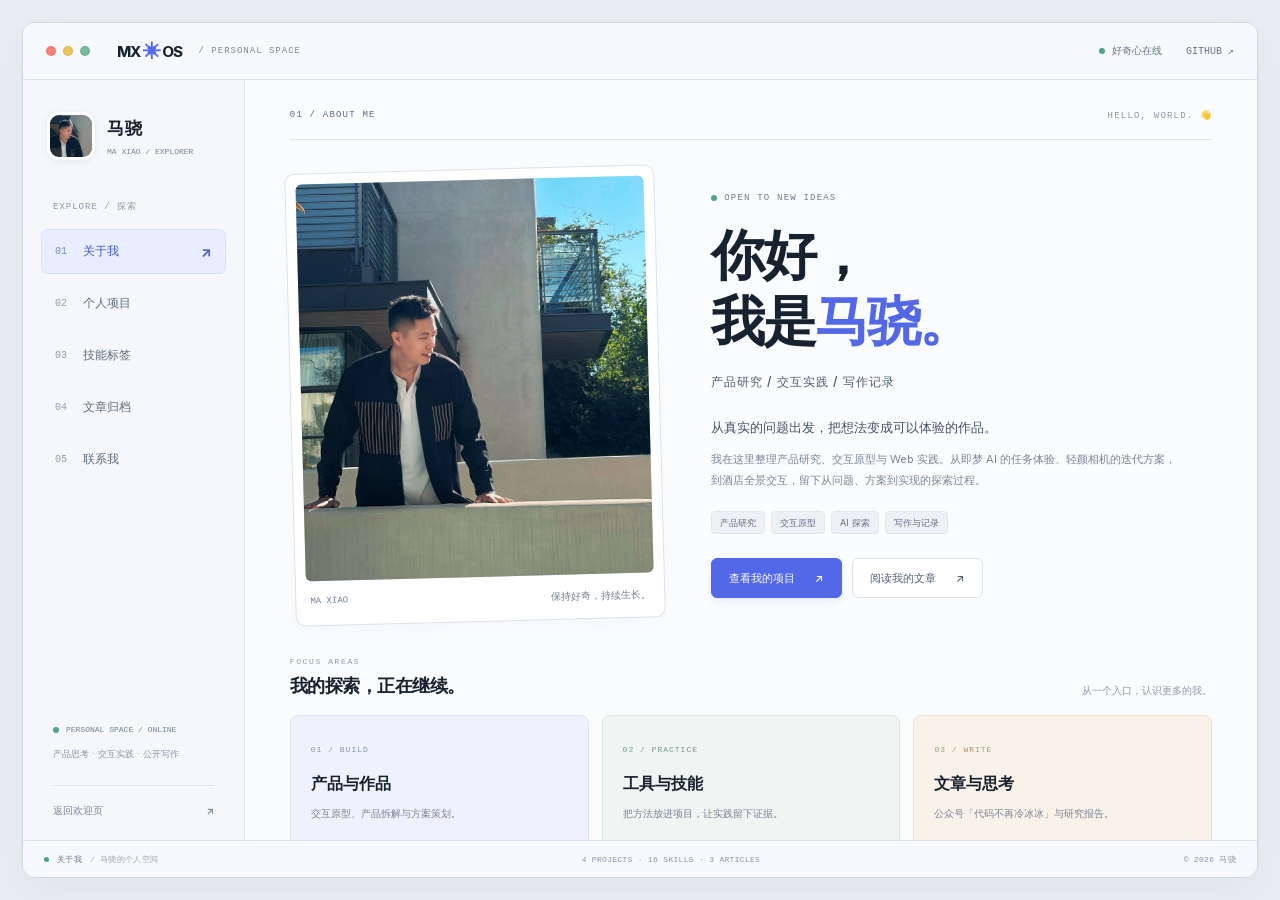
==== home.html @ 9caed242 "Redesign Maxiao portfolio with desktop workspace and welcome screen" ====
<!doctype html>
<html lang="zh-CN">
<head>
  <meta charset="UTF-8">
  <meta name="viewport" content="width=device-width,initial-scale=1.0">
  <meta name="theme-color" content="#e9edf4">
  <meta name="description" content="马骁的个人主页，记录产品研究、交互原型、Web 项目、实践技能与公众号文章。">
  <title>马骁 · 项目、技能与写作 | MX OS</title>
  <link rel="icon" href="assets/favicon.svg" type="image/svg+xml">
  <link rel="preload" href="assets/fonts/InterVariable.woff2" as="font" type="font/woff2" crossorigin>
  <link rel="stylesheet" href="styles.css">
  <script src="content.js" defer></script>
  <script src="app.js" defer></script>
  <script src="workspace.js" defer></script>
</head>
<body class="portfolio-page">
  <a class="skip-link" href="#content">跳至内容</a>
  <div class="desktop-window">
    <header class="system-bar"><span class="window-dots" aria-hidden="true"><i></i><i></i><i></i></span><a href="index.html" class="system-brand" aria-label="返回欢迎页">MX<span>✳</span>OS<small>/ PERSONAL SPACE</small></a><div class="system-tools"><span class="system-ready"><i aria-hidden="true"></i> 好奇心在线</span><a href="https://github.com/xma28016-gif" target="_blank" rel="noopener noreferrer">GITHUB ↗</a></div></header>
    <div class="workspace">
      <aside class="sidebar" aria-label="个人空间导航">
        <a class="sidebar-profile" href="#about"><span class="sidebar-avatar"><img src="assets/maxiao-portrait.jpg" alt="马骁的个人照片" width="56" height="56"></span><span><strong>马骁</strong><small>MA XIAO / EXPLORER</small></span></a>
        <p class="sidebar-label">EXPLORE / 探索</p>
        <nav class="main-nav" aria-label="主导航"><a class="nav-link" href="#about" aria-current="page"><span>01</span>关于我<b aria-hidden="true">↗</b></a><a class="nav-link" href="#works"><span>02</span>个人项目<b aria-hidden="true">↗</b></a><a class="nav-link" href="#skills"><span>03</span>技能标签<b aria-hidden="true">↗</b></a><a class="nav-link" href="#notes"><span>04</span>文章归档<b aria-hidden="true">↗</b></a><a class="nav-link" href="#contact"><span>05</span>联系我<b aria-hidden="true">↗</b></a></nav>
        <div class="sidebar-bottom"><p><i aria-hidden="true"></i> PERSONAL SPACE / ONLINE</p><span>产品思考 · 交互实践 · 公开写作</span><a href="index.html">返回欢迎页 <b aria-hidden="true">↗</b></a></div>
      </aside>
      <main id="content" class="main-content" tabindex="-1">
        <section id="about" class="panel" aria-labelledby="about-title">
          <div class="panel-heading"><span>01 / ABOUT ME</span><span>HELLO, WORLD. 👋</span></div>
          <div class="about-grid"><figure class="portrait-card"><div class="portrait-frame"><img src="assets/maxiao-portrait.jpg" alt="马骁在户外的个人照片" width="3024" height="4032" fetchpriority="high"></div><figcaption><span>MA XIAO</span><span>保持好奇，持续生长。</span></figcaption></figure><div class="about-copy"><p class="availability"><i aria-hidden="true"></i> OPEN TO NEW IDEAS</p><h1 id="about-title" tabindex="-1">你好，<br>我是<span>马骁。</span></h1><p class="role-line">产品研究 / 交互实践 / 写作记录</p><p id="about-greeting" class="about-lead">从真实的问题出发，把想法变成可以体验的作品。</p><p id="about-bio" class="about-detail"></p><div id="profile-tags" class="profile-tags" aria-label="个人标签"></div><div class="about-buttons"><a class="button primary" href="#works">查看我的项目 <span aria-hidden="true">↗</span></a><a class="button secondary" href="#notes">阅读我的文章 <span aria-hidden="true">↗</span></a></div></div></div>
          <div class="section-label"><div><p>FOCUS AREAS</p><h2>我的探索，正在继续。</h2></div><span>从一个入口，认识更多的我。</span></div>
          <div class="focus-grid"><a class="focus-card focus-build" href="#works"><span>01 / BUILD</span><h3>产品与作品</h3><p>交互原型、产品拆解与方案策划。</p><b>浏览 <strong data-count="projects">4</strong> 个公开项目 ↗</b></a><a class="focus-card focus-practice" href="#skills"><span>02 / PRACTICE</span><h3>工具与技能</h3><p>把方法放进项目，让实践留下证据。</p><b>探索 <strong data-count="skills">16</strong> 个技能标签 ↗</b></a><a class="focus-card focus-write" href="#notes"><span>03 / WRITE</span><h3>文章与思考</h3><p>公众号「代码不再冷冰冰」与研究报告。</p><b>阅读 <strong data-count="articles">3</strong> 篇文章与报告 ↗</b></a></div>
        </section>
        <section id="works" class="panel" aria-labelledby="projects-heading" hidden>
          <div class="panel-heading"><span>02 / PUBLIC PROJECTS</span><span>REAL WORK, REAL PROGRESS</span></div>
          <div class="collection-heading"><div><p class="eyebrow">WORK / 个人项目</p><h1 id="projects-heading" tabindex="-1">把想法，<br>做成可体验的作品。</h1><p>产品原型、实测研究与持续维护的网站。每个项目都有完整说明、作品和源码入口。</p></div><div class="collection-number"><strong data-count="projects">4</strong><span>PROJECTS</span></div></div>
          <div class="catalog-toolbar"><div class="filters" role="group" aria-label="筛选项目"><button class="filter active" type="button" data-project-filter="all" aria-pressed="true">全部项目</button><button class="filter" type="button" data-project-filter="research" aria-pressed="false">产品研究</button><button class="filter" type="button" data-project-filter="web" aria-pressed="false">交互与 Web</button></div><label class="search-field"><span aria-hidden="true">⌕</span><span class="sr-only">搜索项目</span><input id="project-search" type="search" placeholder="搜索项目、技术或关键词" autocomplete="off"></label></div>
          <div class="catalog-status"><p id="project-count" aria-live="polite"></p><button type="button" id="active-skill" class="clear-skill" hidden></button></div>
          <div id="project-list" class="project-list"></div><p id="project-empty" class="empty-state" hidden>没有找到匹配项目，试试其他分类或关键词。</p><a class="text-link catalog-source" href="https://github.com/xma28016-gif?tab=repositories" target="_blank" rel="noopener noreferrer">浏览全部公开仓库 <span aria-hidden="true">↗</span></a>
        </section>
        <section id="skills" class="panel" aria-labelledby="skills-title" hidden>
          <div class="panel-heading"><span>03 / SKILLS & PRACTICE</span><span>LEARNING BY BUILDING</span></div><div class="collection-heading"><div><p class="eyebrow">PRACTICE / 技能标签</p><h1 id="skills-title" tabindex="-1">把方法留下，<br>让实践说话。</h1><p>从研究、策划到交互与实现。点击技能标签，可以查看它对应的真实项目。</p></div><div class="collection-number"><strong data-count="skills">16</strong><span>SKILL TAGS</span></div></div><div id="skill-groups" class="skill-groups"></div>
        </section>
        <section id="notes" class="panel" aria-labelledby="writing-title" hidden>
          <div class="panel-heading"><span>04 / WRITING ARCHIVE</span><span>THOUGHTS, KEPT IN WORDS</span></div><div class="collection-heading"><div><p class="eyebrow">WRITING / 文章与报告</p><h1 id="writing-title" tabindex="-1">持续观察，<br>也持续表达。</h1><p>收录公众号原文和完整产品研究报告。点击文章，在原始发布页面继续阅读。</p></div><div class="collection-number"><strong data-count="articles">3</strong><span>ARTICLES</span></div></div><div class="writing-layout"><aside id="publication" class="publication" hidden></aside><div class="articles-column"><div class="article-toolbar"><label class="search-field"><span aria-hidden="true">⌕</span><span class="sr-only">搜索文章</span><input id="article-search" type="search" placeholder="搜索文章、主题或标签" autocomplete="off"></label><label><span class="sr-only">文章分类</span><select id="article-category" aria-label="文章分类"><option value="all">全部分类</option></select></label></div><p id="article-count" class="article-count" aria-live="polite"></p><div id="note-list" class="note-list"></div><p id="article-empty" class="empty-state" hidden>没有找到相关文章，试试其他关键词。</p></div></div>
        </section>
        <section id="contact" class="panel" aria-labelledby="contact-title" hidden>
          <div class="panel-heading"><span>05 / GET IN TOUCH</span><span>LET'S CONNECT</span></div><div class="contact-hero"><p class="eyebrow">HAVE AN IDEA? / 交流一下</p><h1 id="contact-title" tabindex="-1">下一个好想法，<br>从一句你好开始。</h1><p>欢迎交流产品研究、交互体验、AI 探索与内容创作。</p><button type="button" id="contact-button" class="button primary">和我联系 <span aria-hidden="true">↗</span></button></div><div class="contact-links"><a href="https://github.com/xma28016-gif" target="_blank" rel="noopener noreferrer"><small>01 / GITHUB</small><strong>@xma28016-gif</strong><span aria-hidden="true">↗</span></a><a href="https://mp.weixin.qq.com/s/jkrkeoMxSKqe4Bz1p6mLAQ" target="_blank" rel="noopener noreferrer"><small>02 / WECHAT</small><strong>代码不再冷冰冰</strong><span aria-hidden="true">↗</span></a></div>
        </section>
        <noscript><p class="noscript-note">此界面使用 JavaScript 切换分区。你也可以直接访问 <a href="https://github.com/xma28016-gif">我的 GitHub</a> 或 <a href="https://mp.weixin.qq.com/s/jkrkeoMxSKqe4Bz1p6mLAQ">公众号文章</a>。</p></noscript>
      </main>
    </div>
    <footer class="status-bar"><span><i aria-hidden="true"></i><b id="current-panel-label">关于我</b><span class="status-path">/ 马骁的个人空间</span></span><span id="workspace-counts">4 PROJECTS · 16 SKILLS · 3 ARTICLES</span><span class="copyright">© <span id="year">2026</span> <span data-footer-name>马骁</span></span></footer>
  </div>
  <dialog id="detail-dialog" aria-labelledby="dialog-title"><button class="dialog-close" type="button" aria-label="关闭详情">×</button><div id="dialog-content"></div></dialog>
</body>
</html>
---- styles.css ----
@font-face{font-family:Inter;src:url('assets/fonts/InterVariable.woff2') format('woff2');font-weight:100 900;font-display:swap}
:root{--canvas:#e9edf2;--paper:#fbfcfe;--surface:#f3f6fa;--ink:#17212f;--muted:#687585;--line:#dce3eb;--blue:#5268e8;--blue-soft:#edf0ff;--mono:SFMono-Regular,Consolas,'Liberation Mono',monospace}
*{box-sizing:border-box}html{font-size:16px}body{margin:0;color:var(--ink);font-family:Inter,-apple-system,BlinkMacSystemFont,'PingFang SC','Microsoft YaHei',sans-serif;background:var(--canvas);-webkit-font-smoothing:antialiased}a{color:inherit;text-decoration:none}button,input,select{font:inherit}button,a,input,select{-webkit-tap-highlight-color:transparent}button{cursor:pointer}button:disabled{cursor:default}button{color:inherit}a,button{touch-action:manipulation}button:focus-visible,a:focus-visible,input:focus-visible,select:focus-visible,[tabindex]:focus-visible{outline:3px solid #5268e899;outline-offset:4px}p,h1,h2,h3,figure{margin:0}img{display:block;max-width:100%}[hidden]{display:none!important}::selection{background:#dce2ff}.sr-only{position:absolute;width:1px;height:1px;padding:0;margin:-1px;overflow:hidden;clip:rect(0,0,0,0);white-space:nowrap;border:0}.window-dots{display:flex;gap:7px;flex-shrink:0}.window-dots i{height:10px;width:10px;border-radius:50%;background:#fa8076;border:1px solid #d8675d55}.window-dots i:nth-child(2){background:#edc35d;border-color:#b9943a55}.window-dots i:nth-child(3){background:#75bd9b;border-color:#509b7855}
/* A deliberate first stop, before entering the workspace. */
.welcome-page{min-height:100svh;display:flex;flex-direction:column;align-items:center;justify-content:center;padding:40px 24px;background:radial-gradient(ellipse at 50% 25%,#f8faff 0,transparent 65%),var(--canvas)}.welcome-window{width:min(740px,100%);overflow:hidden;border:1px solid #cdd5e1;border-radius:14px;box-shadow:0 32px 80px #23345120,0 6px 18px #2334510a}.welcome-titlebar{height:49px;background:#f8fafc;display:flex;align-items:center;gap:20px;padding:0 22px;font-family:var(--mono);font-size:11px;color:#657082}.welcome-version{margin-left:auto;color:#8993a1}.welcome-body{padding:32px 44px 31px;background:#182232;color:#e8edf6}.terminal-command{font:12px var(--mono);color:#b5c4da}.terminal-command>span{color:#90a5ff;margin-right:10px}.boot-lines{font:11px/2.2 var(--mono);color:#94a6bf;margin-top:15px}.boot-lines p{display:flex;justify-content:space-between;gap:15px}.boot-lines b{font-weight:500;color:#7ed0a9}.boot-lines .boot-identity{color:#c0ccde;margin-top:6px}.welcome-heading{padding:36px 0 34px;text-align:center}.welcome-heading>p:first-child{font:10px var(--mono);letter-spacing:3px;color:#a7b6cf}.welcome-heading h1{font-size:clamp(64px,11vw,108px);font-weight:700;letter-spacing:-8px;line-height:1.4}.welcome-heading h1 span{display:inline-block;margin:0 6px;color:#9caaff;font-weight:400;font-size:.83em;vertical-align:4px}.welcome-tagline{font-size:14px;color:#c2cede;letter-spacing:2px}.welcome-enter{min-height:52px;display:flex;align-items:center;justify-content:space-between;padding:0 21px;border:1px solid #a1b0ff;background:#8092f5;color:#111f45;border-radius:7px;font-size:14px;font-weight:650;transition:background .2s,transform .2s}.welcome-enter:hover{background:#a6b3ff;transform:translateY(-2px)}.welcome-enter>span:last-child{font-size:23px}.welcome-hint{text-align:center;font:10px var(--mono);color:#8fa1ba;margin-top:17px}.welcome-hint>span{color:#bbc7ff;animation:cursor-blink 1.2s steps(2,start) infinite}.welcome-footer{display:flex;justify-content:space-between;gap:15px;padding:15px 22px;background:#f8fafc;font:9px var(--mono);letter-spacing:.7px;color:#6a7789}.welcome-footer>span:last-child{display:flex;gap:8px;align-items:center}.welcome-footer i,.system-ready i,.availability i,.sidebar-bottom i,.status-bar i{display:inline-block;width:6px;height:6px;flex-shrink:0;border-radius:100%;background:#4ca583}.welcome-outside{margin-top:24px;color:#778598;font-size:11px;letter-spacing:1px}@keyframes cursor-blink{to{visibility:hidden}}
/* Personal desktop. */
.portfolio-page{padding:22px;min-width:320px;height:100svh;overflow:hidden}.desktop-window{max-width:1536px;margin:0 auto;height:100%;display:grid;grid-template-rows:57px minmax(0,1fr) 37px;background:var(--paper);border:1px solid #cdd6e1;border-radius:13px;overflow:hidden;box-shadow:0 12px 40px #3247680c}.system-bar{display:flex;gap:27px;align-items:center;padding:0 23px;border-bottom:1px solid var(--line);background:#f7f9fc}.system-brand{font-size:15px;font-weight:750;letter-spacing:-.7px;display:flex;align-items:center}.system-brand>span{color:var(--blue);margin:0 2px;font-size:18px}.system-brand small{margin-left:16px;font:9px var(--mono);letter-spacing:1px;color:#7b8796}.system-tools{margin-left:auto;display:flex;align-items:center;gap:24px;font:10px var(--mono);color:#66758b}.system-ready{display:flex;gap:7px;align-items:center}.system-tools a:hover{color:var(--blue)}.workspace{display:grid;grid-template-columns:222px minmax(0,1fr);min-height:0}.sidebar{padding:32px 18px 22px;border-right:1px solid var(--line);background:#f5f7fb;display:flex;flex-direction:column;min-height:0}.sidebar-profile{display:flex;align-items:center;gap:12px;padding:0 6px 28px}.sidebar-profile img{width:48px;height:48px;object-fit:cover;object-position:32% 84%;border-radius:12px;border:3px solid white;box-shadow:0 1px 6px #23345115}.sidebar-profile span{display:grid;gap:7px}.sidebar-profile strong{font-size:17px;letter-spacing:1px}.sidebar-profile small{font:8px var(--mono);color:#7a8695;white-space:nowrap}.sidebar-label{font:9px var(--mono);color:#8c98a6;letter-spacing:1px;padding:12px 12px 16px}.main-nav{display:grid;gap:7px}.nav-link{display:flex;gap:16px;align-items:center;font-size:12px;font-weight:550;min-height:45px;padding:0 13px;border-radius:7px;color:#5f6d7f;border:1px solid transparent;transition:background .18s,color .18s}.nav-link>span{font:10px var(--mono);color:#929dac}.nav-link b{margin-left:auto;font-size:14px;opacity:0}.nav-link:hover{background:#eaf0f8;color:#354ebd}.nav-link[aria-current=page]{background:#e8edff;color:#435bd3;border-color:#d9e1fd}.nav-link[aria-current=page]>span{color:#7a8bd8}.nav-link[aria-current=page] b{opacity:1}.sidebar-bottom{margin-top:auto;padding:30px 12px 0}.sidebar-bottom p{font:8px/1.7 var(--mono);color:#728396;display:flex;align-items:center;gap:7px}.sidebar-bottom>span{display:block;font-size:9px;color:#8a96a6;margin-top:9px;line-height:1.8}.sidebar-bottom>a{display:flex;justify-content:space-between;border-top:1px solid var(--line);padding-top:18px;margin-top:23px;font-size:10px;color:#7d8a9b}.sidebar-bottom>a:hover{color:var(--blue)}.main-content{min-width:0;overflow:auto;scrollbar-width:thin;scrollbar-color:#c8d1de transparent;overscroll-behavior:contain}.panel{padding:30px clamp(28px,3.5vw,58px) 44px;max-width:1300px;margin:0 auto;animation:panel-in .25s ease-out}.panel-heading{display:flex;justify-content:space-between;gap:16px;border-bottom:1px solid var(--line);padding-bottom:18px;margin-bottom:29px;font:9px var(--mono);letter-spacing:1.2px;color:#8a97a7}.panel-heading>span:first-child{color:#5e6f87}.about-grid{display:grid;grid-template-columns:minmax(220px,.85fr) minmax(300px,1.15fr);gap:clamp(28px,4vw,64px);align-items:center}.portrait-card{padding:10px;background:#fff;border:1px solid var(--line);border-radius:10px;box-shadow:0 7px 20px #25395906;transform:rotate(-1.5deg);transition:transform .3s}.portrait-card:hover{transform:rotate(0deg)}.portrait-frame{height:clamp(310px,31vw,445px);overflow:hidden;border-radius:6px;background:#d5e8ec;position:relative}.portrait-frame img{height:100%;width:100%;object-fit:cover;object-position:35% 85%;transform:scale(1.6);transform-origin:33% 84%}.portrait-card figcaption{display:flex;justify-content:space-between;gap:10px;padding:15px 4px 5px;font:9px var(--mono);color:#728195}.portrait-card figcaption>span:last-child{font:10px Inter,'PingFang SC',sans-serif}.availability{display:flex;align-items:center;gap:7px;font:9px var(--mono);letter-spacing:1.2px;color:#6d7b8c;margin-bottom:19px}.about-copy h1{font-size:clamp(37px,4.2vw,64px);line-height:1.24;font-weight:720;letter-spacing:-2px}.about-copy h1 span{color:var(--blue)}.role-line{font-size:12px;font-weight:550;letter-spacing:1px;margin-top:19px;color:#4d5c70}.about-lead{font-size:13px;line-height:1.9;margin-top:24px;color:#44536a}.about-detail{font-size:11px;line-height:1.95;color:#798596;margin-top:9px;max-width:470px}.profile-tags{display:flex;gap:6px;flex-wrap:wrap;margin-top:19px}.profile-tags span{font-size:9px;line-height:1.5;background:#edf1f6;border:1px solid #e2e7ef;color:#617187;border-radius:4px;padding:4px 8px}.about-buttons{display:flex;gap:10px;flex-wrap:wrap;margin-top:24px}.button{min-height:40px;display:inline-flex;align-items:center;justify-content:center;gap:20px;padding:11px 17px;border-radius:6px;border:1px solid var(--line);font-size:11px;font-weight:550;transition:background .2s,transform .2s}.button.primary{background:var(--blue);border-color:var(--blue);color:#fff;box-shadow:0 3px 7px #5268e820}.button.primary:hover{background:#4257d5;transform:translateY(-1px)}.button.secondary{background:#fff;color:#526174}.button.secondary:hover{background:var(--blue-soft)}.section-label{display:flex;align-items:flex-end;justify-content:space-between;gap:20px;margin:35px 0 17px}.section-label p{font:8px var(--mono);letter-spacing:1.6px;color:#8d99a9;margin-bottom:8px}.section-label h2{font-size:18px;font-weight:650;letter-spacing:-.5px}.section-label>span{font-size:10px;color:#8b97a6}.focus-grid{display:grid;grid-template-columns:repeat(3,minmax(0,1fr));gap:13px}.focus-card{position:relative;padding:20px;border:1px solid #dce3f3;border-radius:8px;background:#eff2fe;transition:transform .2s,border-color .2s}.focus-card:hover{transform:translateY(-4px);border-color:#adbbee}.focus-practice{background:#eef5f2;border-color:#dce9e2}.focus-write{background:#f9f2e9;border-color:#ede2d4}.focus-card>span{font:8px var(--mono);letter-spacing:1px;color:#8491ae}.focus-practice>span{color:#789a89}.focus-write>span{color:#ad9477}.focus-card h3{font-size:16px;margin-top:17px;font-weight:650}.focus-card p{font-size:10px;line-height:1.8;color:#778395;margin-top:9px}.focus-card b{display:block;font-size:10px;font-weight:500;color:#576bb1;margin-top:20px}.focus-practice b{color:#5d8270}.focus-write b{color:#a28664}.focus-card b strong{font-weight:550}.status-bar{display:flex;justify-content:space-between;align-items:center;gap:15px;padding:0 21px;border-top:1px solid var(--line);background:#f7f9fc;color:#8994a4;font:8px var(--mono);letter-spacing:.3px}.status-bar>span:first-child{display:flex;align-items:center;gap:8px}.status-bar b{font-weight:500;color:#69788d}.status-bar i{width:5px;height:5px}.status-path{color:#9ba5b2}.copyright{white-space:nowrap}.skip-link{position:fixed;top:8px;left:50%;padding:12px 20px;transform:translate(-50%,-180%);background:var(--blue);color:white;z-index:10;font-size:13px;border-radius:6px}.skip-link:focus{transform:translate(-50%,0)}
/* Collection views share the same calm hierarchy. */
.eyebrow{color:#8190a4;font:9px var(--mono);letter-spacing:1.4px}.collection-heading{display:flex;align-items:center;justify-content:space-between;gap:25px;margin:35px 0 30px}.collection-heading h1,.contact-hero h1{font-size:clamp(29px,3.1vw,43px);letter-spacing:-1.3px;line-height:1.4;font-weight:680;margin:17px 0 15px}.collection-heading>div:first-child>p:last-child{font-size:12px;line-height:1.9;color:#7c899a;max-width:530px}.collection-number{min-width:100px;text-align:right;border-left:1px solid var(--line);padding-left:28px}.collection-number strong{display:block;font-size:68px;line-height:1;font-weight:450;letter-spacing:-4px;color:#b5bfd4}.collection-number span{display:block;font:8px var(--mono);letter-spacing:1.2px;margin-top:10px;color:#8a97aa}.catalog-toolbar{display:flex;gap:20px;align-items:center;justify-content:space-between;border-top:1px solid var(--line);padding-top:24px}.filters{display:flex;gap:5px;flex-wrap:wrap}.filter{border:1px solid transparent;background:none;border-radius:5px;padding:9px 12px;font-size:11px;color:#798599}.filter.active{background:#edf0ff;color:#4d64ce;border-color:#e1e6fa}.filter:hover{background:#f0f3f8}.search-field{display:flex;align-items:center;gap:8px;border:1px solid var(--line);background:#fff;border-radius:6px;min-height:36px;padding:0 11px;color:#8f9bad}.search-field>span:first-child{font-size:20px;line-height:1}.search-field input{min-width:0;width:210px;max-width:100%;border:0;background:none;padding:10px 0;color:#3e4d63;font-size:10px;outline-offset:0}.search-field input::placeholder{color:#9aa4b3}.catalog-status{display:flex;align-items:center;justify-content:space-between;gap:12px;margin:16px 0;font-size:10px;color:#8a96a6;min-height:22px}.clear-skill{background:#e9edff;border:1px solid #d5ddfa;font-size:10px;border-radius:4px;padding:5px 9px;color:#5368bd}.project-list{display:grid;grid-template-columns:repeat(2,minmax(0,1fr));gap:16px}.project-item{padding:25px;background:#fff;border:1px solid var(--line);border-radius:9px;display:flex;flex-direction:column;min-width:0;transition:box-shadow .2s,border-color .2s}.project-item:hover{border-color:#b8c5e0;box-shadow:0 7px 20px #32476808}.project-meta{display:flex;align-items:center;justify-content:space-between;gap:10px;color:#8b98ab;font-size:9px}.project-meta>span:first-child{color:#6376c3;font:9px var(--mono)}.project-meta>span:last-child{padding:4px 6px;border-radius:3px;background:#f0f4f8;color:#8190a3;font-size:8px}.project-item h3{font-size:19px;font-weight:650;line-height:1.5;margin:23px 0 12px;letter-spacing:-.3px}.project-description{font-size:11px;line-height:1.9;color:#7b8799;margin-bottom:17px}.content-tags{list-style:none;display:flex;flex-wrap:wrap;gap:5px;margin:0 0 20px;padding:0}.content-tags li{font-size:8px;color:#8190a2;background:#f3f6fa;border:1px solid #e8edf3;border-radius:4px;padding:4px 6px;line-height:1.3}.project-links{display:flex;align-items:center;flex-wrap:wrap;gap:16px;border-top:1px solid #edf0f5;padding-top:17px;margin-top:auto}.ghost-link{font-size:10px;border:0;background:none;padding:0;color:#8390a2;display:inline-flex;align-items:center;gap:5px;line-height:1.6}.ghost-link:hover{color:var(--blue)}.accent-link{color:#586cc2}.current-site{font-size:9px;color:#80909e}.text-link{font-size:11px;color:#6e7da4;display:inline-flex;gap:16px;align-items:center}.catalog-source{margin:25px 0 0}.text-link:hover{color:var(--blue)}.empty-state{padding:40px 20px;border:1px dashed var(--line);text-align:center;font-size:12px;color:#7f8da0;border-radius:8px}.skill-groups{counter-reset:skills;display:grid;gap:17px}.skill-group{counter-increment:skills;position:relative;border:1px solid var(--line);padding:26px 28px 26px 73px;border-radius:9px;background:#fff}.skill-group:before{content:'0' counter(skills);position:absolute;left:25px;top:29px;color:#a9b7d7;font:13px var(--mono)}.skill-group h3{font-size:17px;font-weight:650}.skill-group p{font-size:11px;color:#8792a2;line-height:1.8;margin:10px 0 20px}.skill-tags{display:flex;gap:8px;flex-wrap:wrap}.skill-tag{display:flex;align-items:center;gap:17px;background:#f4f6fa;border:1px solid #e4e9f1;border-radius:6px;padding:9px 11px;font-size:10px;color:#65748a;transition:background .2s}.skill-tag span{color:#a2aec3}.skill-tag:hover,.skill-tag[aria-pressed=true]{background:#e9eeff;border-color:#cbd6fa;color:#5268bd}.writing-layout{display:grid;grid-template-columns:205px minmax(0,1fr);gap:24px;align-items:start}.publication{background:#eef4f1;border:1px solid #dce7e0;border-radius:9px;padding:25px 20px}.publication-label{font:9px var(--mono);color:#729381;letter-spacing:1px}.publication h3{font-size:20px;line-height:1.6;letter-spacing:.3px;margin-top:22px}.publication>p:not(.publication-label){font-size:11px;line-height:1.9;color:#82958b;margin:15px 0 35px}.publication .ghost-link{color:#608974}.articles-column{min-width:0}.article-toolbar{display:flex;gap:10px;align-items:center}.article-toolbar .search-field{flex:1}.article-toolbar input{width:100%}.article-toolbar select{padding:11px 10px;background:#fff;border:1px solid var(--line);border-radius:6px;font-size:10px;color:#78879b;max-width:130px}.article-count{font-size:9px;color:#94a0af;margin:17px 0}.note-list{display:grid;gap:13px}.note-item{padding:22px 24px;border:1px solid var(--line);background:white;border-radius:8px}.note-meta{display:flex;justify-content:space-between;gap:15px;color:#9aa6b5;font-size:9px}.note-meta>span:first-child{color:#7d8fbc}.note-item h3{font-size:17px;line-height:1.6;font-weight:600;margin:15px 0 10px}.article-title{display:inline-flex;gap:8px;align-items:baseline}.article-title>span{font-size:15px;color:#9aa9c4}.article-title:hover{color:var(--blue)}.note-excerpt{font-size:11px;line-height:1.9;color:#8995a6;margin-bottom:13px}.note-item .content-tags{margin-bottom:15px}.note-read{color:#6d80b6}.contact-hero{padding:45px 0 40px;border-bottom:1px solid var(--line)}.contact-hero h1{font-size:clamp(32px,4.5vw,64px);line-height:1.35;margin:25px 0}.contact-hero>p:not(.eyebrow){color:#8290a2;font-size:13px;line-height:1.9;margin-bottom:28px}.contact-links{display:grid;grid-template-columns:1fr 1fr;gap:18px;margin-top:28px}.contact-links a{display:grid;grid-template-columns:1fr auto;padding:26px;background:#f2f5fa;border:1px solid var(--line);border-radius:8px;gap:20px}.contact-links small{font:9px var(--mono);color:#8f9cb0;grid-column:1/-1}.contact-links strong{font-size:17px;font-weight:550}.contact-links a>span{color:#7b8fc1}.contact-links a:hover{background:#ebeffc}.noscript-note{padding:25px;font-size:13px;line-height:1.8;background:#f5f7fd}.noscript-note a{text-decoration:underline}
dialog{color:var(--ink);background:var(--paper);width:min(680px,calc(100vw - 32px));max-height:85svh;border:1px solid #cad4e5;border-radius:13px;padding:45px;box-shadow:0 30px 100px #12243c33}dialog::backdrop{background:#1d2d4866;backdrop-filter:blur(5px)}.dialog-close{position:absolute;right:14px;top:14px;background:#eef1f7;border:1px solid var(--line);border-radius:6px;width:30px;height:30px;font-size:20px;color:#8090a5}.dialog-kicker{font:10px var(--mono);letter-spacing:1px;color:#8492aa}dialog h2{font-size:29px;line-height:1.5;margin:20px 0}dialog h3{font-size:15px;margin:25px 0 9px}dialog p:not(.dialog-kicker){font-size:12px;line-height:2;color:#77879b}.dialog-links{margin-top:30px;display:flex;align-items:center;gap:18px;flex-wrap:wrap}@keyframes panel-in{from{opacity:.4;transform:translateY(5px)}to{opacity:1;transform:translateY(0)}}
@media(min-width:1600px){.about-grid{grid-template-columns:400px 1fr}.portrait-frame{height:450px}.panel{padding-top:35px}.about-copy h1{font-size:66px}}
@media(max-width:1100px){.workspace{grid-template-columns:190px minmax(0,1fr)}.sidebar{padding-left:12px;padding-right:12px}.sidebar-profile{gap:8px}.sidebar-profile small{font-size:7px}.panel{padding-left:28px;padding-right:28px}.about-grid{gap:28px;grid-template-columns:minmax(200px,.9fr) 1.1fr}.about-copy h1{font-size:42px}.about-detail{font-size:10px}.portrait-frame{height:340px}.about-lead{font-size:12px}.focus-card{padding:17px 14px}.focus-card p{font-size:9px}.writing-layout{grid-template-columns:170px 1fr;gap:16px}.catalog-toolbar{align-items:flex-start;gap:12px}.search-field input{width:160px}.project-item{padding:20px}.project-links{gap:12px}.system-brand small{display:none}}
@media(max-width:850px){.portfolio-page{padding:12px}.workspace{grid-template-columns:160px minmax(0,1fr)}.sidebar{padding:25px 10px 16px}.sidebar-profile{flex-direction:column;align-items:flex-start;padding-left:10px;gap:12px}.sidebar-profile img{width:44px;height:44px}.sidebar-profile small{font-size:7px}.nav-link{gap:12px;padding:0 11px;font-size:11px}.sidebar-bottom{padding-left:8px;padding-right:8px}.sidebar-bottom p{font-size:6px}.sidebar-bottom>span{font-size:8px}.panel{padding:25px 23px 35px}.panel-heading{font-size:8px;letter-spacing:.4px}.about-grid{gap:22px;grid-template-columns:1fr 1.1fr}.about-copy h1{font-size:34px}.portrait-frame{height:330px}.about-detail{display:none}.role-line{font-size:10px;letter-spacing:0;line-height:1.8}.about-buttons{gap:7px}.button{font-size:10px;gap:9px;padding:10px 12px}.availability{font-size:7px;letter-spacing:.5px}.about-lead{font-size:11px;margin-top:17px}.profile-tags span{font-size:8px;padding:3px 5px}.focus-grid{gap:8px}.focus-card{padding:15px 12px}.focus-card h3{font-size:14px}.focus-card>span{font-size:7px;letter-spacing:.5px}.focus-card b{font-size:9px}.section-label>span{display:none}.section-label h2{font-size:17px}.project-list{grid-template-columns:1fr}.catalog-toolbar{flex-direction:column}.catalog-toolbar>.search-field{width:100%}.catalog-toolbar input{width:100%}.writing-layout{grid-template-columns:1fr}.publication{padding:20px;display:grid;grid-template-columns:1fr 1fr;gap:10px}.publication h3{margin:0;grid-column:1;grid-row:2;font-size:17px}.publication>p:not(.publication-label){margin:0;grid-column:2;grid-row:1/3;font-size:10px}.publication .ghost-link{grid-column:1/-1;font-size:9px}.status-path{display:none}.collection-number{min-width:70px;padding-left:20px}.collection-number strong{font-size:52px}.contact-links{grid-template-columns:1fr}.skill-group{padding-left:57px}.skill-group:before{left:20px}}
@media(max-width:600px){.portfolio-page{padding:8px;height:100svh}.desktop-window{border-radius:9px;grid-template-rows:47px minmax(0,1fr) 30px}.system-bar{padding:0 15px;gap:18px}.window-dots{gap:5px}.window-dots i{width:8px;height:8px}.system-brand{font-size:13px}.system-brand>span{font-size:16px}.system-tools{font-size:8px}.system-ready{display:none}.workspace{display:flex;flex-direction:column}.sidebar{padding:13px 12px 9px;border-right:0;border-bottom:1px solid var(--line);flex-shrink:0}.sidebar-profile{padding:0 4px 12px;flex-direction:row;align-items:center;gap:10px}.sidebar-profile img{width:34px;height:34px;border-radius:9px;border-width:2px}.sidebar-profile span{gap:4px}.sidebar-profile strong{font-size:14px}.sidebar-profile small{font-size:7px}.sidebar-label,.sidebar-bottom{display:none}.main-nav{display:flex;gap:4px;overflow-x:auto;scrollbar-width:none}.nav-link{min-height:35px;flex:1;justify-content:center;gap:6px;font-size:10px;white-space:nowrap;padding:0 9px;border-radius:5px}.nav-link>span{font-size:7px}.nav-link b{display:none}.main-content{flex:1;min-height:0}.panel{padding:21px 19px 29px}.panel-heading{font-size:7px;margin-bottom:23px;padding-bottom:14px;letter-spacing:.2px}.about-grid{display:flex;flex-direction:column;gap:28px;align-items:stretch}.portrait-card{width:100%;max-width:400px;align-self:center;transform:rotate(-1deg);padding:8px}.portrait-frame{height:290px}.portrait-frame img{transform:scale(1.75);transform-origin:32% 84%;object-position:35% 85%}.portrait-card figcaption{font-size:8px;padding:12px 4px 4px}.portrait-card figcaption>span:last-child{font-size:9px}.about-copy{padding:0 3px}.availability{font-size:8px;margin-bottom:14px}.about-copy h1{font-size:46px;letter-spacing:-1.5px}.role-line{font-size:11px;margin-top:16px}.about-lead{font-size:12px;margin-top:19px}.about-detail{display:block;font-size:11px;line-height:1.9;margin-top:8px}.profile-tags{margin-top:16px}.profile-tags span{font-size:9px;padding:4px 7px}.about-buttons{margin-top:21px;gap:9px}.button{font-size:11px;min-height:41px;padding:11px 15px;gap:13px}.section-label{margin-top:32px}.section-label h2{font-size:19px}.focus-grid{grid-template-columns:1fr}.focus-card{padding:20px;display:grid;grid-template-columns:1fr auto;gap:8px 12px}.focus-card>span{font-size:8px;grid-column:1/-1}.focus-card h3{font-size:17px;margin:4px 0 0}.focus-card p{font-size:10px;margin:0;grid-column:1/-1}.focus-card b{font-size:9px;margin:8px 0 0;grid-column:1/-1}.status-bar{padding:0 12px;font-size:7px;gap:5px}#workspace-counts{display:none}.collection-heading{margin:25px 0;gap:15px}.collection-heading h1{font-size:28px;letter-spacing:-1px}.collection-heading>div:first-child>p:last-child{font-size:11px}.eyebrow{font-size:8px;letter-spacing:.8px}.collection-number{min-width:55px;padding-left:15px}.collection-number strong{font-size:43px;letter-spacing:-2px}.collection-number span{font-size:6px;letter-spacing:0}.filter{font-size:10px;padding:8px 10px}.project-item h3{font-size:19px}.project-description{font-size:11px}.project-item{padding:22px}.content-tags li{font-size:8px}.project-links{gap:17px}.ghost-link{font-size:10px}.skill-group{padding:23px 20px 24px 52px}.skill-group:before{left:18px;top:27px;font-size:11px}.skill-group h3{font-size:16px}.skill-group p{font-size:10px}.skill-tags{gap:7px}.skill-tag{font-size:10px;padding:9px;gap:9px}.publication{grid-template-columns:1fr}.publication h3{grid-column:1;grid-row:2}.publication>p:not(.publication-label){grid-column:1;grid-row:3;margin-bottom:6px}.publication .ghost-link{grid-row:4}.note-item{padding:20px}.note-item h3{font-size:17px}.article-toolbar{gap:7px}.article-toolbar select{font-size:9px;max-width:98px;padding:11px 6px}.article-toolbar input{font-size:9px}.contact-hero{padding:25px 0 35px}.contact-hero h1{font-size:36px;letter-spacing:-1.5px}.contact-hero>p:not(.eyebrow){font-size:11px}.contact-links a{padding:23px}.contact-links strong{font-size:16px}dialog{padding:36px 25px}dialog h2{font-size:24px}.welcome-page{padding:24px 16px}.welcome-titlebar{padding:0 16px;gap:14px;font-size:8px;height:43px}.welcome-version{display:none}.welcome-body{padding:27px 24px 25px}.terminal-command{font-size:10px}.boot-lines{font-size:8px;line-height:2.5}.welcome-heading{padding:32px 0}.welcome-heading>p:first-child{font-size:7px;letter-spacing:1.8px}.welcome-heading h1{font-size:73px;letter-spacing:-5px}.welcome-tagline{font-size:10px;letter-spacing:1px}.welcome-enter{font-size:12px;min-height:48px;padding:0 16px}.welcome-hint{font-size:8px}.welcome-footer{padding:13px 14px;font-size:6px;letter-spacing:.1px}.welcome-footer>span:last-child{gap:5px}.welcome-footer i{width:4px;height:4px}.welcome-outside{font-size:9px}}
@media(prefers-reduced-motion:reduce){*,*:before,*:after{animation:none!important;transition:none!important;scroll-behavior:auto!important}.portrait-card{transform:none}}

/* Zoom the same original photograph for the compact sidebar avatar. */
.sidebar-profile .sidebar-avatar{display:block;overflow:hidden;flex-shrink:0;width:48px;height:48px;border:3px solid white;border-radius:12px;box-shadow:0 1px 6px #23345115;background:#dce5ee}.sidebar-profile .sidebar-avatar img{width:100%;height:100%;border:0;border-radius:0;box-shadow:none;object-fit:cover;object-position:32% 85%;transform:scale(3.5);transform-origin:31% 57%}@media(max-width:850px){.sidebar-profile .sidebar-avatar{width:44px;height:44px}}@media(max-width:600px){.sidebar-profile .sidebar-avatar{width:34px;height:34px;border-width:2px;border-radius:9px}}
/* Allow the horizontal mobile navigation to shrink inside the window. */
.workspace,.sidebar,.main-nav{min-width:0}@media(max-width:600px){.main-content{width:100%}.main-nav{max-width:100%}.sidebar-profile{flex-shrink:0}}

@media(max-width:600px){.nav-link{padding:0 6px;gap:5px}}
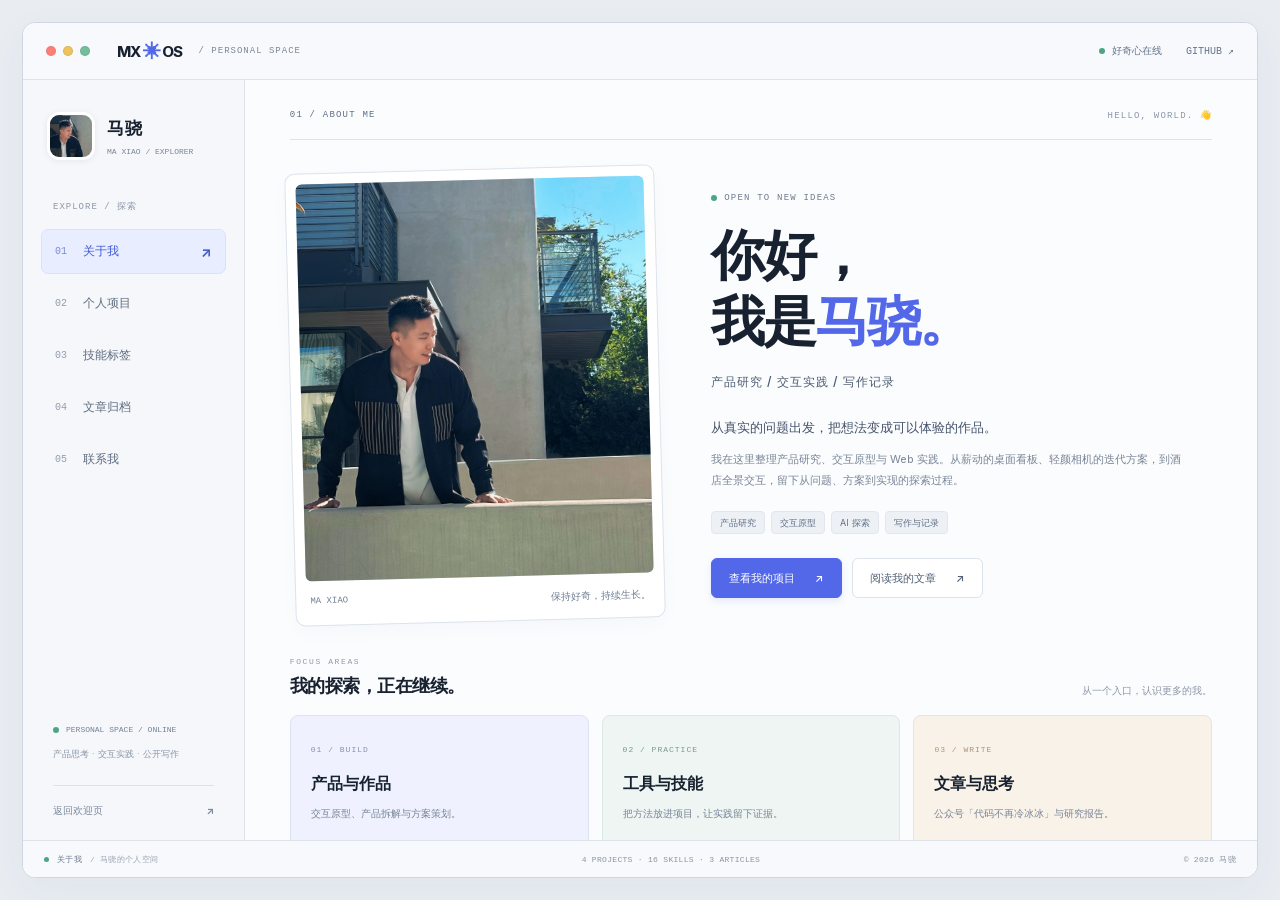
==== commit 9dcfab31: "Show 薪动 × 涨声 in place of the Jimeng project card" ====
--- a/home.html
+++ b/home.html
@@ -9,9 +9,10 @@
   <link rel="icon" href="assets/favicon.svg" type="image/svg+xml">
   <link rel="preload" href="assets/fonts/InterVariable.woff2" as="font" type="font/woff2" crossorigin>
   <link rel="stylesheet" href="styles.css">
-  <script src="content.js" defer></script>
-  <script src="app.js" defer></script>
+  <script src="content.js?v=20261109-heartbeat" defer></script>
+  <script src="app.js?v=20261109-heartbeat" defer></script>
   <script src="workspace.js" defer></script>
+  <script src="contact-mascot.js" defer></script>
 </head>
 <body class="portfolio-page">
   <a class="skip-link" href="#content">跳至内容</a>
@@ -33,8 +34,8 @@
         </section>
         <section id="works" class="panel" aria-labelledby="projects-heading" hidden>
           <div class="panel-heading"><span>02 / PUBLIC PROJECTS</span><span>REAL WORK, REAL PROGRESS</span></div>
-          <div class="collection-heading"><div><p class="eyebrow">WORK / 个人项目</p><h1 id="projects-heading" tabindex="-1">把想法，<br>做成可体验的作品。</h1><p>产品原型、实测研究与持续维护的网站。每个项目都有完整说明、作品和源码入口。</p></div><div class="collection-number"><strong data-count="projects">4</strong><span>PROJECTS</span></div></div>
-          <div class="catalog-toolbar"><div class="filters" role="group" aria-label="筛选项目"><button class="filter active" type="button" data-project-filter="all" aria-pressed="true">全部项目</button><button class="filter" type="button" data-project-filter="research" aria-pressed="false">产品研究</button><button class="filter" type="button" data-project-filter="web" aria-pressed="false">交互与 Web</button></div><label class="search-field"><span aria-hidden="true">⌕</span><span class="sr-only">搜索项目</span><input id="project-search" type="search" placeholder="搜索项目、技术或关键词" autocomplete="off"></label></div>
+          <div class="collection-heading"><div><p class="eyebrow">WORK / 个人项目</p><h1 id="projects-heading" tabindex="-1">把想法，<br>做成可体验的作品。</h1><p>桌面产品、交互原型、策划方案与个人网站。每个项目都有完整说明、作品和源码入口。</p></div><div class="collection-number"><strong data-count="projects">4</strong><span>PROJECTS</span></div></div>
+          <div class="catalog-toolbar"><div class="filters" role="group" aria-label="筛选项目"><button class="filter active" type="button" data-project-filter="all" aria-pressed="true">全部项目</button><button class="filter" type="button" data-project-filter="research" aria-pressed="false">产品研究</button><button class="filter" type="button" data-project-filter="web" aria-pressed="false">交互与应用</button></div><label class="search-field"><span aria-hidden="true">⌕</span><span class="sr-only">搜索项目</span><input id="project-search" type="search" placeholder="搜索项目、技术或关键词" autocomplete="off"></label></div>
           <div class="catalog-status"><p id="project-count" aria-live="polite"></p><button type="button" id="active-skill" class="clear-skill" hidden></button></div>
           <div id="project-list" class="project-list"></div><p id="project-empty" class="empty-state" hidden>没有找到匹配项目，试试其他分类或关键词。</p><a class="text-link catalog-source" href="https://github.com/xma28016-gif?tab=repositories" target="_blank" rel="noopener noreferrer">浏览全部公开仓库 <span aria-hidden="true">↗</span></a>
         </section>
@@ -44,8 +45,28 @@
         <section id="notes" class="panel" aria-labelledby="writing-title" hidden>
           <div class="panel-heading"><span>04 / WRITING ARCHIVE</span><span>THOUGHTS, KEPT IN WORDS</span></div><div class="collection-heading"><div><p class="eyebrow">WRITING / 文章与报告</p><h1 id="writing-title" tabindex="-1">持续观察，<br>也持续表达。</h1><p>收录公众号原文和完整产品研究报告。点击文章，在原始发布页面继续阅读。</p></div><div class="collection-number"><strong data-count="articles">3</strong><span>ARTICLES</span></div></div><div class="writing-layout"><aside id="publication" class="publication" hidden></aside><div class="articles-column"><div class="article-toolbar"><label class="search-field"><span aria-hidden="true">⌕</span><span class="sr-only">搜索文章</span><input id="article-search" type="search" placeholder="搜索文章、主题或标签" autocomplete="off"></label><label><span class="sr-only">文章分类</span><select id="article-category" aria-label="文章分类"><option value="all">全部分类</option></select></label></div><p id="article-count" class="article-count" aria-live="polite"></p><div id="note-list" class="note-list"></div><p id="article-empty" class="empty-state" hidden>没有找到相关文章，试试其他关键词。</p></div></div>
         </section>
-        <section id="contact" class="panel" aria-labelledby="contact-title" hidden>
-          <div class="panel-heading"><span>05 / GET IN TOUCH</span><span>LET'S CONNECT</span></div><div class="contact-hero"><p class="eyebrow">HAVE AN IDEA? / 交流一下</p><h1 id="contact-title" tabindex="-1">下一个好想法，<br>从一句你好开始。</h1><p>欢迎交流产品研究、交互体验、AI 探索与内容创作。</p><button type="button" id="contact-button" class="button primary">和我联系 <span aria-hidden="true">↗</span></button></div><div class="contact-links"><a href="https://github.com/xma28016-gif" target="_blank" rel="noopener noreferrer"><small>01 / GITHUB</small><strong>@xma28016-gif</strong><span aria-hidden="true">↗</span></a><a href="https://mp.weixin.qq.com/s/jkrkeoMxSKqe4Bz1p6mLAQ" target="_blank" rel="noopener noreferrer"><small>02 / WECHAT</small><strong>代码不再冷冰冰</strong><span aria-hidden="true">↗</span></a></div>
+        <section id="contact" class="panel contact-panel" aria-labelledby="contact-title" hidden>
+          <div class="panel-heading"><span>05 / GET IN TOUCH</span><span>LET'S CONNECT</span></div>
+          <div class="contact-hero">
+            <div class="contact-copy">
+              <p class="eyebrow">HAVE AN IDEA? / 交流一下</p>
+              <h1 id="contact-title" tabindex="-1">下一个好想法，<br>从一句你好开始。</h1>
+              <p class="contact-description">欢迎交流产品研究、交互体验、AI 探索与内容创作。</p>
+              <button type="button" id="contact-button" class="button primary">和我联系 <span aria-hidden="true">↗</span></button>
+            </div>
+            <div class="contact-mascot" id="contact-mascot">
+              <span class="mascot-halo" aria-hidden="true"></span>
+              <p id="mascot-greeting" class="mascot-greeting" role="status" aria-live="polite" aria-atomic="true"></p>
+              <button id="mascot-button" class="mascot-button" type="button" aria-label="和马骁的卡通形象打个招呼" aria-describedby="mascot-hint">
+                <img src="assets/maxiao-mascot.png?v=20261102-portrait" alt="" width="1024" height="1536" loading="lazy" decoding="async" draggable="false">
+              </button>
+              <p id="mascot-hint" class="mascot-hint">点点我，打个招呼 <span aria-hidden="true">↖</span></p>
+            </div>
+          </div>
+          <div class="contact-links">
+            <a href="https://github.com/xma28016-gif" target="_blank" rel="noopener noreferrer"><small>01 / GITHUB</small><strong>@xma28016-gif</strong><span aria-hidden="true">↗</span></a>
+            <a href="https://mp.weixin.qq.com/s/jkrkeoMxSKqe4Bz1p6mLAQ" target="_blank" rel="noopener noreferrer"><small>02 / WECHAT</small><strong>代码不再冷冰冰</strong><span aria-hidden="true">↗</span></a>
+          </div>
         </section>
         <noscript><p class="noscript-note">此界面使用 JavaScript 切换分区。你也可以直接访问 <a href="https://github.com/xma28016-gif">我的 GitHub</a> 或 <a href="https://mp.weixin.qq.com/s/jkrkeoMxSKqe4Bz1p6mLAQ">公众号文章</a>。</p></noscript>
       </main>
--- a/styles.css
+++ b/styles.css
@@ -20,3 +20,87 @@
 .workspace,.sidebar,.main-nav{min-width:0}@media(max-width:600px){.main-content{width:100%}.main-nav{max-width:100%}.sidebar-profile{flex-shrink:0}}
 
 @media(max-width:600px){.nav-link{padding:0 6px;gap:5px}}
+
+/* Contact: a light glass invitation with a personal, clickable character. */
+.contact-panel .contact-hero {
+  position: relative;
+  isolation: isolate;
+  display: grid;
+  grid-template-columns: minmax(0, 1.45fr) minmax(180px, .8fr);
+  align-items: center;
+  gap: 16px;
+  min-height: 365px;
+  margin: 32px 0 26px;
+  padding: 36px 34px 32px;
+  overflow: hidden;
+  border: 1px solid #fff;
+  border-radius: 19px;
+  background: radial-gradient(ellipse at 88% 16%, #cad8f3b8, transparent 54%), radial-gradient(ellipse at 5% 100%, #dbececa6, transparent 48%), linear-gradient(120deg, #f9fbff, #e9effb);
+  box-shadow: 0 14px 35px #30466b10, inset 0 1px 0 #fff;
+}
+.contact-panel .contact-hero::before {
+  content: '';
+  position: absolute;
+  z-index: -1;
+  inset: 8px;
+  border: 1px solid #ffffffb8;
+  border-radius: 13px;
+  background: linear-gradient(130deg, #ffffff66, #ffffff0d);
+  pointer-events: none;
+}
+.contact-copy { position: relative; z-index: 1; min-width: 0; }
+.contact-copy .eyebrow { color: #6e80ad; font-size: 9px; letter-spacing: 1px; }
+.contact-panel .contact-copy h1 { margin: 23px 0 20px; font-size: clamp(28px, 3.1vw, 44px); font-weight: 660; line-height: 1.38; letter-spacing: -1.6px; }
+.contact-description { max-width: 390px; font-size: 11px; line-height: 1.9; color: #798aa3; }
+.contact-copy .button { margin-top: 24px; padding: 12px 19px; box-shadow: 0 6px 14px #5268e825; }
+.contact-mascot { position: relative; align-self: end; display: flex; flex-direction: column; align-items: center; min-width: 0; padding-top: 39px; }
+.mascot-halo { position: absolute; z-index: -1; width: 220px; height: 220px; max-width: 110%; top: 27%; border-radius: 50%; background: radial-gradient(circle at 40% 30%, #fbfcff99, #c5d4f73d 75%); border: 1px solid #ffffff73; pointer-events: none; }
+.mascot-button { display: block; position: relative; width: min(100%, 220px); padding: 0; border: 0; border-radius: 28px; background: transparent; cursor: pointer; transition: transform .2s ease; }
+.mascot-button img { width: 100%; height: 285px; object-fit: contain; transform-origin: 50% 88%; user-select: none; -webkit-user-drag: none; }
+.mascot-button:hover { transform: translateY(-5px); }
+.mascot-button:active { transform: scale(.97); }
+.mascot-hint { color: #7d8eac; font-size: 9px; line-height: 1.8; margin-top: 10px; letter-spacing: .4px; }
+.mascot-hint span { display: inline-block; margin-left: 5px; color: #6279bd; }
+.mascot-greeting { position: absolute; z-index: 2; top: 1px; right: 4px; min-width: 86px; padding: 11px 16px; border: 1px solid #ffffff; border-radius: 15px 15px 15px 4px; color: #4b61c3; background: #fffdfc; box-shadow: 0 7px 22px #5268e81a; font-size: 22px; font-weight: 650; line-height: 1.2; opacity: 0; visibility: hidden; transform: translateY(6px) rotate(-5deg); transition: opacity .18s, transform .18s, visibility .18s; pointer-events: none; }
+.contact-mascot.is-greeting .mascot-greeting { opacity: 1; visibility: visible; transform: translateY(0) rotate(-5deg); }
+.contact-panel .contact-links { display: grid; grid-template-columns: 1fr; gap: 0; margin-top: 0; border-top: 1px solid var(--line); }
+.contact-panel .contact-links a { min-height: 77px; display: grid; grid-template-columns: 140px minmax(0, 1fr) auto; align-items: center; gap: 18px; padding: 18px 10px; background: transparent; border: 0; border-bottom: 1px solid var(--line); border-radius: 0; transition: padding .2s, background .2s; }
+.contact-panel .contact-links small { grid-column: auto; font-size: 9px; color: #8b99ad; }
+.contact-panel .contact-links strong { font-size: 16px; font-weight: 550; overflow-wrap: anywhere; }
+.contact-panel .contact-links a > span { font-size: 20px; color: #697dc9; }
+.contact-panel .contact-links a:hover { padding-left: 20px; background: #f0f4fc; }
+@media (max-width: 1100px) {
+  .contact-panel .contact-hero { padding: 30px 27px; grid-template-columns: minmax(0, 1.35fr) minmax(160px, .8fr); gap: 6px; }
+  .contact-panel .contact-copy h1 { font-size: 32px; letter-spacing: -1px; }
+  .mascot-button img { height: 267px; }
+}
+@media (max-width: 850px) {
+  .contact-panel .contact-hero { grid-template-columns: minmax(0, 1fr) 150px; padding: 27px 23px; min-height: 340px; }
+  .contact-panel .contact-copy h1 { font-size: 26px; line-height: 1.5; letter-spacing: -.9px; }
+  .contact-description { font-size: 10px; }
+  .mascot-button img { height: 233px; }
+  .mascot-greeting { right: 0; font-size: 20px; min-width: 76px; }
+  .mascot-hint { font-size: 8px; letter-spacing: 0; }
+  .contact-panel .contact-links a { grid-template-columns: 105px minmax(0, 1fr) auto; gap: 10px; }
+  .contact-panel .contact-links strong { font-size: 14px; }
+}
+@media (max-width: 600px) {
+  .contact-panel .contact-hero { grid-template-columns: minmax(0, 1fr); gap: 13px; margin: 22px 0 25px; padding: 28px 24px 22px; border-radius: 16px; }
+  .contact-panel .contact-copy h1 { font-size: clamp(23px, 6.6vw, 32px); line-height: 1.45; letter-spacing: -1px; margin: 20px 0 17px; }
+  .contact-copy .eyebrow { font-size: 8px; letter-spacing: .6px; }
+  .contact-description { font-size: 11px; }
+  .contact-copy .button { margin-top: 20px; }
+  .contact-mascot { width: 200px; justify-self: center; padding-top: 34px; }
+  .mascot-button { width: 170px; }
+  .mascot-button img { height: 242px; }
+  .mascot-halo { width: 195px; height: 195px; top: 27%; }
+  .mascot-greeting { right: 1px; top: 2px; }
+  .mascot-hint { margin-top: 5px; font-size: 9px; }
+  .contact-panel .contact-links a { grid-template-columns: minmax(0, 1fr) auto; padding: 19px 6px; gap: 10px; }
+  .contact-panel .contact-links small { grid-column: 1 / -1; font-size: 8px; }
+  .contact-panel .contact-links strong { font-size: 15px; }
+}
+@media (prefers-reduced-motion: reduce) {
+  .mascot-button, .mascot-greeting, .contact-panel .contact-links a { transition: none; }
+  .mascot-button:hover, .mascot-button:active { transform: none; }
+}
